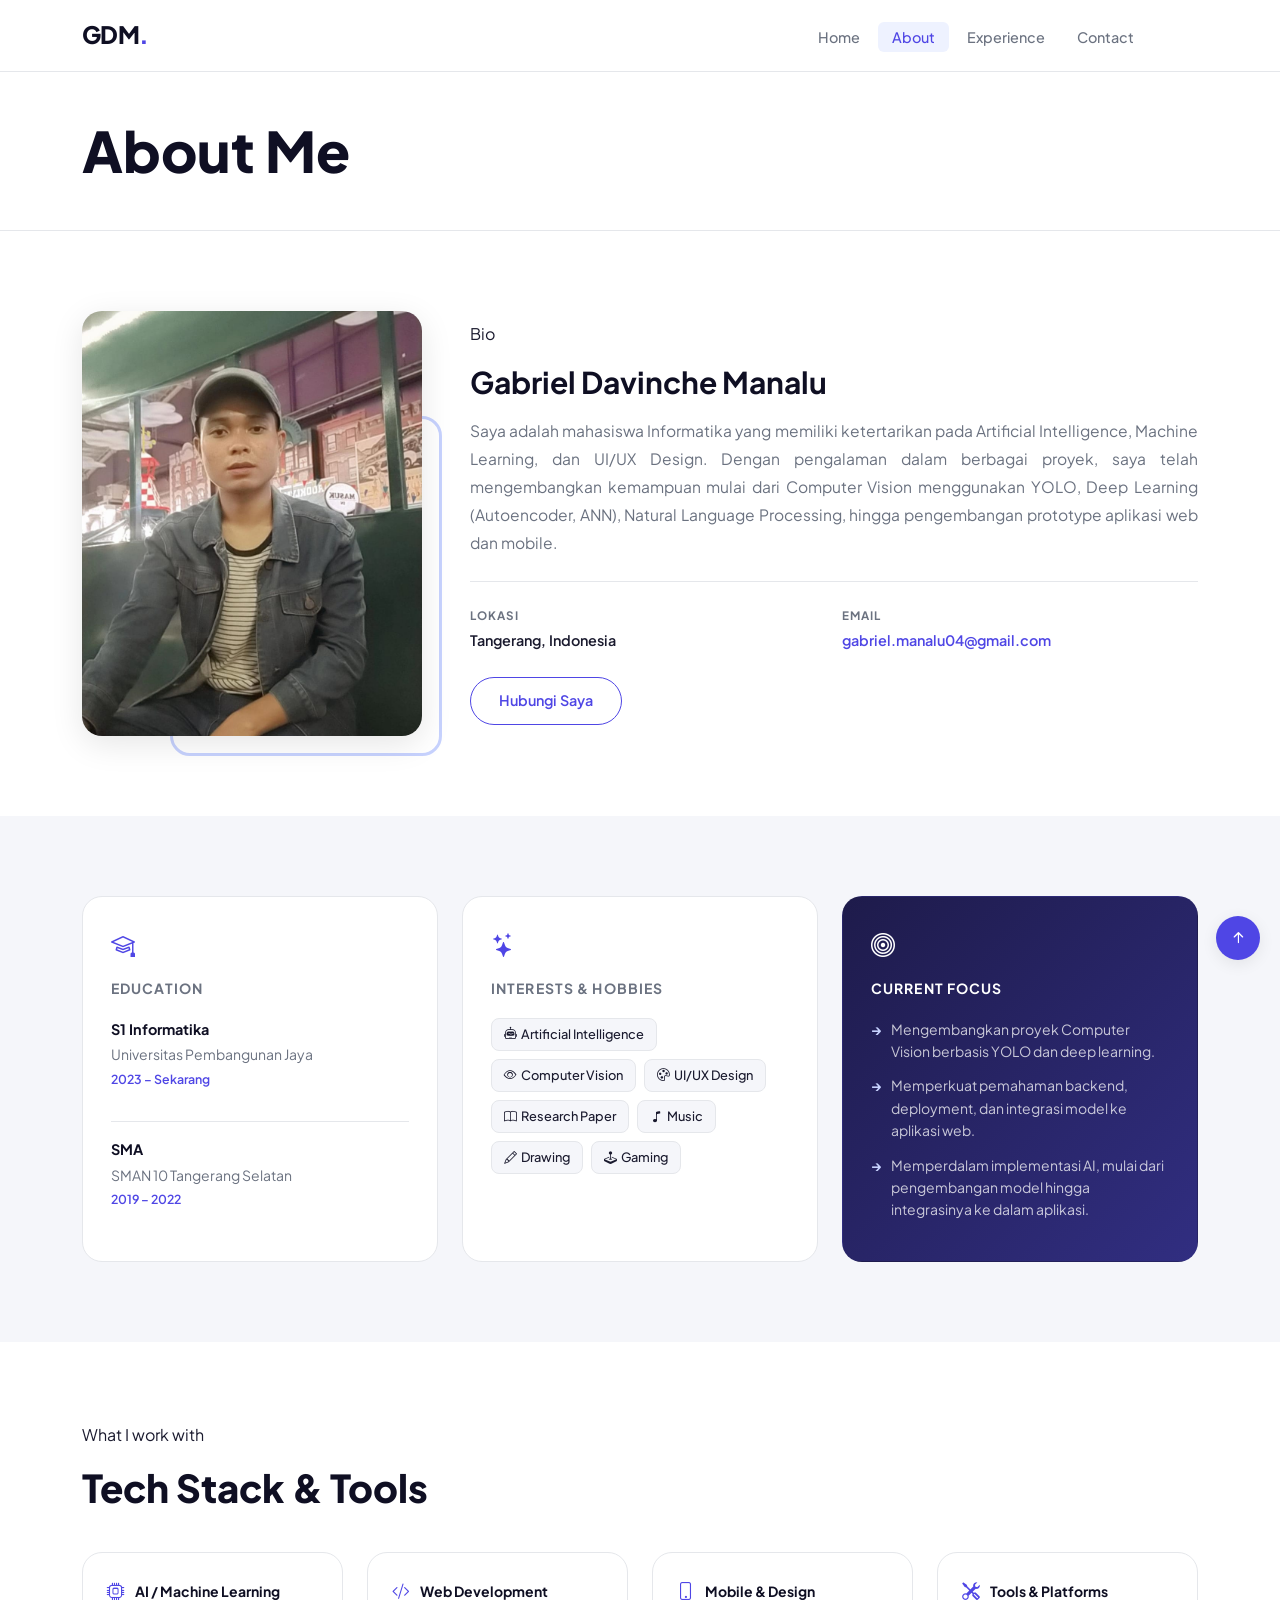
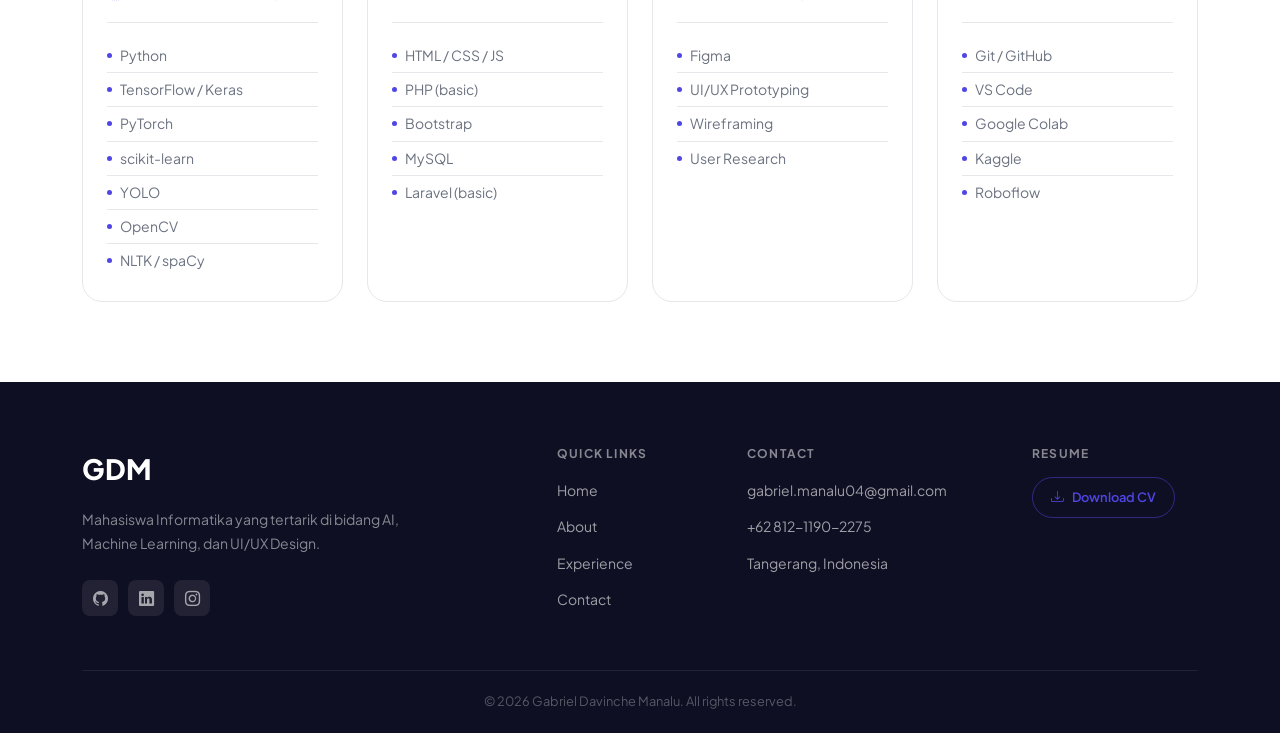
==== about.html @ d9841499 "initial commit" ====
<!DOCTYPE html>
<html lang="en">

  <head>
    <meta charset="utf-8">
    <meta name="viewport" content="width=device-width, initial-scale=1.0">
    <title>About — Gabriel Davinche Manalu</title>
    <meta name="description"
      content="Tentang Gabriel Davinche Manalu — Mahasiswa Informatika, AI/ML Engineer, Software Developer.">

    <!-- Favicons -->
    <link href="assets/img/favicon.svg" rel="icon">
    <link href="assets/img/apple-touch-icon.svg" rel="apple-touch-icon">

    <!-- Google Fonts -->
    <link href="https://fonts.googleapis.com" rel="preconnect">
    <link href="https://fonts.gstatic.com" rel="preconnect" crossorigin>
    <link
      href="https://fonts.googleapis.com/css2?family=Plus+Jakarta+Sans:ital,wght@0,300;0,400;0,500;0,600;0,700;0,800;1,400&display=swap"
      rel="stylesheet">

    <!-- Bootstrap 5 -->
    <link href="assets/vendor/bootstrap/css/bootstrap.min.css" rel="stylesheet">
    <!-- Bootstrap Icons -->
    <link href="assets/vendor/bootstrap-icons/bootstrap-icons.css"
      rel="stylesheet">
    <!-- AOS -->
    <link href="assets/vendor/aos/aos.css" rel="stylesheet">

    <!-- Main CSS -->
    <link href="assets/css/main.css" rel="stylesheet">
  </head>

  <body class="about-page">

    <!-- ======= Navbar ======= -->
    <header id="header" class="site-header sticky-top">
      <div class="container d-flex align-items-center justify-content-between">
        <a href="index.html" class="logo-link">
          <span class="logo-text">GDM<span class="logo-dot">.</span></span>
        </a>
        <nav id="navmenu" class="navmenu">
          <ul>
            <li><a href="index.html">Home</a></li>
            <li><a href="about.html" class="active">About</a></li>
            <li><a href="experience.html">Experience</a></li>
            <li><a href="contact.html">Contact</a></li>
          </ul>
          <i class="mobile-nav-toggle d-xl-none bi bi-list"></i>
        </nav>
      </div>
    </header>
    <!-- /Navbar -->

    <main>
      <!-- ======= Page Header ======= -->
      <section class="page-hero section-pad-sm">
        <div class="container">
          <div class="row">
            <div class="col-12" data-aos="fade-up">
              <h1 class="page-title">About Me</h1>
            </div>
          </div>
        </div>
      </section>

      <!-- ======= About Bio ======= -->
      <section class="about-bio section-pad">
        <div class="container">
          <div class="row align-items-center g-5">

            <!-- Photo -->
            <div class="col-lg-4 col-md-6" data-aos="fade-right">
              <div class="about-photo-wrap">
                <img src="assets/img/fotoProfile.jpeg" alt="Gabriel Davinche Manalu"
                  class="about-photo img-fluid">
                <div class="about-photo-decor"></div>
              </div>
            </div>

            <!-- Bio text -->
            <div class="col-lg-8 col-md-6" data-aos="fade-left"
              data-aos-delay="100">
              <p class="section-eyebrow">Bio</p>
              <h2 class="section-heading-sm">Gabriel Davinche Manalu</h2>
              <p class="about-bio-text">
                Saya adalah mahasiswa Informatika yang memiliki ketertarikan
                pada Artificial Intelligence,
                Machine Learning, dan UI/UX Design. Dengan pengalaman dalam
                berbagai proyek, saya telah mengembangkan kemampuan mulai
                dari Computer Vision menggunakan YOLO, Deep Learning
                (Autoencoder, ANN), Natural Language
                Processing, hingga pengembangan prototype aplikasi web dan
                mobile.
              </p>

              <!-- Quick info -->
              <div class="about-info-grid">
                <div class="info-item">
                  <span class="info-label">Lokasi</span>
                  <span class="info-value">Tangerang, Indonesia</span>
                </div>
                <!-- <div class="info-item">
                <span class="info-label">Status</span>
                <span class="info-value info-status"><span class="status-dot"></span>Open to work</span>
              </div> -->
                <div class="info-item">
                  <span class="info-label">Email</span>
                  <span class="info-value"><a
                      href="mailto:gabriel.manalu04@gmail.com">gabriel.manalu04@gmail.com</a></span>
                </div>
                <!-- <div class="info-item">
                <span class="info-label">Bahasa</span>
                <span class="info-value">Indonesia, English</span>
              </div> -->
              </div>

              <div class="mt-4">
                <a href="contact.html" class="btn-outline-custom">Hubungi
                  Saya</a>
              </div>
            </div>
          </div>
        </div>
      </section>

      <!-- ======= Cards Row: Education / Interests / Career Goals ======= -->
      <section class="about-cards section-pad bg-subtle">
        <div class="container">
          <div class="row g-4">

            <!-- Education -->
            <div class="col-lg-4 col-md-6" data-aos="fade-up"
              data-aos-delay="0">
              <div class="info-card">
                <div class="info-card-icon"><i
                    class="bi bi-mortarboard"></i></div>
                <h3 class="info-card-title">Education</h3>
                <div class="edu-item">
                  <p class="edu-degree">S1 Informatika</p>
                  <p class="edu-school">Universitas Pembangunan Jaya</p>
                  <p class="edu-year">2023 – Sekarang</p>
                </div>
                <div class="edu-item">
                  <p class="edu-degree">SMA</p>
                  <p class="edu-school">SMAN 10 Tangerang Selatan</p>
                  <p class="edu-year">2019 – 2022</p>
                </div>
              </div>
            </div>

            <!-- Interests -->
            <div class="col-lg-4 col-md-6" data-aos="fade-up"
              data-aos-delay="100">
              <div class="info-card">
                <div class="info-card-icon"><i class="bi bi-stars"></i></div>
                <h3 class="info-card-title">Interests & Hobbies</h3>
                <div class="interest-tags">
                  <span class="interest-tag"><i
                      class="bi bi-robot me-1"></i>Artificial
                    Intelligence</span>
                  <span class="interest-tag"><i
                      class="bi bi-eye me-1"></i>Computer Vision</span>
                  <span class="interest-tag"><i
                      class="bi bi-palette me-1"></i>UI/UX Design</span>
                  <span class="interest-tag"><i
                      class="bi bi-book me-1"></i>Research Paper</span>
                  <span class="interest-tag"><i
                      class="bi bi-music-note me-1"></i>Music</span>
                  <span class="interest-tag"><i
                      class="bi bi-pencil me-1"></i>Drawing</span>
                  <span class="interest-tag"><i
                      class="bi bi-joystick me-1"></i>Gaming</span>
                </div>
              </div>
            </div>

            <!-- Current Focus -->
            <div class="col-lg-4 col-md-12" data-aos="fade-up"
              data-aos-delay="200">
              <div class="info-card info-card--accent">
                <div class="info-card-icon"><i class="bi bi-bullseye"></i></div>
                <h3 class="info-card-title">Current Focus</h3>
                <ul class="career-list">
                  <li>Mengembangkan proyek Computer Vision berbasis YOLO dan
                    deep learning.</li>
                  <li>Memperkuat pemahaman backend, deployment, dan integrasi
                    model ke aplikasi web.</li>
                  <li>Memperdalam implementasi AI, mulai dari pengembangan
                    model hingga integrasinya ke dalam aplikasi.</li>
                </ul>
              </div>
            </div>

          </div>
        </div>
      </section>

      <!-- ======= Tech Stack ======= -->
      <section class="tech-stack section-pad">
        <div class="container">
          <div class="section-header" data-aos="fade-up">
            <p class="section-eyebrow">What I work with</p>
            <h2 class="section-heading">Tech Stack & Tools</h2>
          </div>

          <div class="row g-4 mt-1">

            <!-- AI / ML -->
            <div class="col-lg-3 col-md-6" data-aos="fade-up"
              data-aos-delay="0">
              <div class="stack-card">
                <div class="stack-card-header">
                  <i class="bi bi-cpu"></i>
                  <h4>AI / Machine Learning</h4>
                </div>
                <ul class="stack-list">
                  <li>Python</li>
                  <li>TensorFlow / Keras</li>
                  <li>PyTorch</li>
                  <li>scikit-learn</li>
                  <li>YOLO</li>
                  <li>OpenCV</li>
                  <li>NLTK / spaCy</li>
                </ul>
              </div>
            </div>

            <!-- Web Dev -->
            <div class="col-lg-3 col-md-6" data-aos="fade-up"
              data-aos-delay="100">
              <div class="stack-card">
                <div class="stack-card-header">
                  <i class="bi bi-code-slash"></i>
                  <h4>Web Development</h4>
                </div>
                <ul class="stack-list">
                  <li>HTML / CSS / JS</li>
                  <li>PHP (basic)</li>
                  <li>Bootstrap</li>
                  <li>MySQL</li>
                  <li>Laravel (basic)</li>
                </ul>
              </div>
            </div>

            <!-- Mobile / Design -->
            <div class="col-lg-3 col-md-6" data-aos="fade-up"
              data-aos-delay="200">
              <div class="stack-card">
                <div class="stack-card-header">
                  <i class="bi bi-phone"></i>
                  <h4>Mobile & Design</h4>
                </div>
                <ul class="stack-list">
                  <li>Figma</li>
                  <li>UI/UX Prototyping</li>
                  <li>Wireframing</li>
                  <li>User Research</li>
                </ul>
              </div>
            </div>

            <!-- Tools -->
            <div class="col-lg-3 col-md-6" data-aos="fade-up"
              data-aos-delay="300">
              <div class="stack-card">
                <div class="stack-card-header">
                  <i class="bi bi-tools"></i>
                  <h4>Tools & Platforms</h4>
                </div>
                <ul class="stack-list">
                  <li>Git / GitHub</li>
                  <li>VS Code</li>
                  <li>Google Colab</li>
                  <li>Kaggle</li>
                  <li>Roboflow</li>
                </ul>
              </div>
            </div>
          </div>
        </div>
      </section>

    </main>

    <!-- ======= Footer ======= -->
    <footer id="footer" class="site-footer">
      <div class="container">
        <div class="row gy-5">
          <!-- Brand col -->
          <div class="col-lg-4">
            <a href="index.html" class="footer-logo">GDM</a>
            <p class="footer-desc">
              Mahasiswa Informatika yang tertarik di bidang AI, Machine
              Learning, dan UI/UX Design.
            </p>
            <div class="footer-social">
              <a href="https://github.com/Gabrdvm" target="_blank"
                rel="noopener" aria-label="GitHub"><i
                  class="bi bi-github"></i></a>
              <a href="https://www.linkedin.com/in/gabriel-davinche-manalu/"
                target="_blank" rel="noopener" aria-label="LinkedIn"><i
                  class="bi bi-linkedin"></i></a>
              <a href="https://www.instagram.com/gabyour1/" target="_blank"
                rel="noopener" aria-label="Instagram"><i
                  class="bi bi-instagram"></i></a>
            </div>
          </div>

          <!-- Quick Links -->
          <div class="col-6 col-lg-2 offset-lg-1">
            <h6 class="footer-heading">Quick Links</h6>
            <ul class="footer-links">
              <li><a href="index.html">Home</a></li>
              <li><a href="about.html">About</a></li>
              <li><a href="experience.html">Experience</a></li>
              <li><a href="contact.html">Contact</a></li>
            </ul>
          </div>

          <!-- Contact -->
          <div class="col-6 col-lg-3">
            <h6 class="footer-heading">Contact</h6>
            <ul class="footer-links">
              <li><a
                  href="mailto:gabriel.manalu04@gmail.com">gabriel.manalu04@gmail.com</a></li>
              <li><a href="tel:+62812345678">+62 812-1190-2275</a></li>
              <li><span>Tangerang, Indonesia</span></li>
            </ul>
          </div>

          <!-- CV -->
          <div class="col-lg-2">
            <h6 class="footer-heading">Resume</h6>
            <!-- Inget ganti path CV -->
            <a href="assets/cv/Gabriel_Davinche_Manalu_CV.pdf" download
              class="btn-cv-footer">
              <i class="bi bi-download me-2"></i>Download CV
            </a>
          </div>

        </div>

        <div class="footer-bottom">
          <p>© 2026 Gabriel Davinche Manalu. All rights reserved.</p>
        </div>

      </div>
    </footer>
    <!-- /Footer -->

    <!-- Scroll Top -->
    <a href="#" id="scroll-top" class="scroll-top" aria-label="Scroll to top">
      <i class="bi bi-arrow-up-short"></i>
    </a>

    <!-- Preloader -->
    <div id="preloader"></div>

    <!-- Vendor JS -->
    <script src="assets/vendor/bootstrap/js/bootstrap.bundle.min.js"></script>
    <script src="assets/vendor/aos/aos.js"></script>
    <script src="assets/vendor/waypoints/noframework.waypoints.js"></script>

    <!-- Main JS -->
    <script src="assets/js/main.js"></script>

  </body>
</html>
---- assets/css/main.css ----
/*
 * ============================================================
 * main.css — Gabriel Davinche Manalu Portfolio
 * Design System: Blue-Indigo accent, Plus Jakarta Sans
 * Author: Gabriel Davinche Manalu
 * ============================================================
 */

/* ============================================================
   1. DESIGN TOKENS
   ============================================================ */
:root {
  /* Colors */
  --color-bg:          #ffffff;
  --color-bg-subtle:   #f5f6fa;
  --color-surface:     #ffffff;
  --color-border:      #e5e7eb;
  --color-text:        #1a1a2e;          /* near-black with slight blue warmth */
  --color-text-muted:  #6b7280;
  --color-heading:     #0f0f23;
  --color-accent:      #4f46e5;          /* indigo-600 */
  --color-accent-dark: #3730a3;          /* indigo-700 */
  --color-accent-light:#eef2ff;          /* indigo-50 */
  --color-accent-mid:  #c7d2fe;          /* indigo-200 */

  /* Project thumb accent colors */
  --color-cv:    #6366f1;   /* indigo */
  --color-nlp:   #8b5cf6;   /* violet */
  --color-dl:    #3b82f6;   /* blue */
  --color-web:   #0ea5e9;   /* sky */
  --color-mobile:#06b6d4;   /* cyan */
  --color-uiux:  #ec4899;   /* pink */

  /* Typography */
  --font-base: 'Plus Jakarta Sans', system-ui, -apple-system, sans-serif;

  /* Spacing */
  --section-pad:    80px;
  --section-pad-sm: 48px;
  --section-pad-xs: 20px;

  /* Radius */
  --radius-sm:  8px;
  --radius-md:  12px;
  --radius-lg:  20px;
  --radius-xl:  28px;

  /* Shadow */
  --shadow-sm:  0 1px 3px rgba(0,0,0,.06), 0 1px 2px rgba(0,0,0,.04);
  --shadow-md:  0 4px 16px rgba(0,0,0,.08);
  --shadow-lg:  0 8px 32px rgba(0,0,0,.10);

  /* Transition */
  --t-base: 0.2s ease;
  --t-slow: 0.4s ease;
}

/* ============================================================
   2. RESET & BASE
   ============================================================ */
*, *::before, *::after {
  box-sizing: border-box;
}

html { scroll-behavior: smooth; }

body {
  font-family: var(--font-base);
  font-size: 16px;
  line-height: 1.65;
  color: var(--color-text);
  background-color: var(--color-bg);
  -webkit-font-smoothing: antialiased;
  -moz-osx-font-smoothing: grayscale;
}

h1, h2, h3, h4, h5, h6 {
  font-family: var(--font-base);
  color: var(--color-heading);
  font-weight: 700;
  line-height: 1.25;
  margin-bottom: 0;
}

a {
  color: var(--color-accent);
  text-decoration: none;
  transition: color var(--t-base);
}
a:hover { color: var(--color-accent-dark); }

img { max-width: 100%; display: block; }

ul { margin: 0; padding: 0; list-style: none; }

/* ============================================================
   3. LAYOUT HELPERS
   ============================================================ */
.section-pad    { padding-top: var(--section-pad);    padding-bottom: var(--section-pad); }
.section-pad-sm { padding-top: var(--section-pad-sm); padding-bottom: var(--section-pad-sm); }
.section-pad-xs { padding-top: var(--section-pad-xs); padding-bottom: var(--section-pad-xs); }
.bg-subtle      { background-color: var(--color-bg-subtle); }

.min-vh-hero {
  min-height: calc(100vh - 72px);
  padding-top: 60px;
  padding-bottom: 60px;
}

/* ============================================================
   4. TYPOGRAPHY COMPONENTS
   ============================================================ */

.section-heading {
  font-size: clamp(1.75rem, 3vw, 2.5rem);
  font-weight: 800;
  color: var(--color-heading);
  margin-bottom: 16px;
}

.section-heading-sm {
  font-size: clamp(1.4rem, 2.5vw, 1.875rem);
  font-weight: 700;
  color: var(--color-heading);
  margin-bottom: 16px;
}

.section-subtext {
  font-size: 1.05rem;
  color: var(--color-text-muted);
  max-width: 640px;
  margin: 0 auto;
  line-height: 1.75;
}

.section-header {
  margin-bottom: 16px;
}

.page-title {
  font-size: clamp(2.25rem, 5vw, 3.5rem);
  font-weight: 800;
  color: var(--color-heading);
  line-height: 1.1;
}

/* ============================================================
   5. NAVBAR
   ============================================================ */
.site-header {
  background: rgba(255,255,255,0.95);
  backdrop-filter: saturate(180%) blur(12px);
  -webkit-backdrop-filter: saturate(180%) blur(12px);
  border-bottom: 1px solid var(--color-border);
  padding: 0;
  height: 72px;
  z-index: 100;
  transition: box-shadow var(--t-base);
}

.site-header.scrolled {
  box-shadow: var(--shadow-md);
}

/* Logo */
.logo-link {
  text-decoration: none;
  padding-top: 15px;
}

.logo-text {
  font-size: 1.5rem;
  font-weight: 800;
  color: var(--color-heading);
  letter-spacing: -0.03em;
}

.logo-dot {
  color: var(--color-accent);
}

/* Desktop nav */
.navmenu ul {
  display: flex;
  gap: 4px;
  align-items: center;
  padding-right: 50px;
  padding-top: 20px;
}

.navmenu a {
  font-size: 0.9rem;
  font-weight: 500;
  color: var(--color-text-muted);
  padding: 6px 14px;
  border-radius: 6px;
  transition: all var(--t-base);
  position: relative;
}

.navmenu a:hover,
.navmenu a.active {
  color: var(--color-accent);
  background-color: var(--color-accent-light);
}

/* Download CV button in navbar */
.btn-cv {
  display: inline-flex;
  align-items: center;
  font-size: 0.875rem;
  font-weight: 600;
  color: var(--color-accent);
  border: 1.5px solid var(--color-accent);
  padding: 8px 20px;
  border-radius: 50px;
  transition: all var(--t-base);
  white-space: nowrap;
}

.btn-cv:hover {
  background-color: var(--color-accent);
  color: #fff;
}

/* Mobile nav toggle */
.mobile-nav-toggle {
  font-size: 1.6rem;
  color: var(--color-heading);
  cursor: pointer;
  display: none;
  background: none;
  border: none;
  padding: 4px;
  margin-left: 12px;
  line-height: 1;
}

/* Mobile styles */
@media (max-width: 1199px) {
  .mobile-nav-toggle { display: block; }

  .navmenu ul {
    display: none;
    flex-direction: column;
    position: fixed;
    top: 72px;
    left: 0;
    right: 0;
    background: var(--color-surface);
    border-bottom: 1px solid var(--color-border);
    padding: 16px;
    gap: 4px;
    box-shadow: var(--shadow-lg);
    z-index: 999;
  }

  .navmenu ul.mobile-open { display: flex; }

  .navmenu a {
    padding: 10px 16px;
    font-size: 1rem;
  }
}

/* ============================================================
   6. BUTTONS
   ============================================================ */
.btn-primary-custom {
  display: inline-flex;
  align-items: center;
  justify-content: center;
  font-size: 0.9rem;
  font-weight: 600;
  color: #fff;
  background-color: var(--color-accent);
  border: none;
  padding: 12px 28px;
  border-radius: 50px;
  cursor: pointer;
  transition: all var(--t-base);
  text-decoration: none;
  white-space: nowrap;
}

.btn-primary-custom:hover {
  background-color: var(--color-accent-dark);
  color: #fff;
  transform: translateY(-1px);
  box-shadow: 0 6px 20px rgba(79,70,229,.35);
}

.btn-primary-custom.btn-full { width: 100%; }

.btn-outline-custom {
  display: inline-flex;
  align-items: center;
  justify-content: center;
  font-size: 0.9rem;
  font-weight: 600;
  color: var(--color-accent);
  background: transparent;
  border: 1.5px solid var(--color-accent);
  padding: 11px 28px;
  border-radius: 50px;
  cursor: pointer;
  transition: all var(--t-base);
  text-decoration: none;
  white-space: nowrap;
}

.btn-outline-custom:hover {
  background-color: var(--color-accent);
  color: #fff;
  transform: translateY(-1px);
}

.btn-secondary-custom {
  display: inline-flex;
  align-items: center;
  font-size: 0.875rem;
  font-weight: 600;
  color: var(--color-text-muted);
  background: var(--color-bg-subtle);
  border: none;
  padding: 10px 24px;
  border-radius: 50px;
  cursor: pointer;
  transition: all var(--t-base);
}

.btn-secondary-custom:hover {
  background: var(--color-border);
  color: var(--color-text);
}

/* ============================================================
   7. PRELOADER
   ============================================================ */
#preloader {
  position: fixed;
  inset: 0;
  z-index: 99999;
  background: var(--color-bg);
  display: flex;
  align-items: center;
  justify-content: center;
  transition: opacity 0.4s ease;
}

#preloader::before {
  content: '';
  width: 36px;
  height: 36px;
  border: 3px solid var(--color-border);
  border-top-color: var(--color-accent);
  border-radius: 50%;
  animation: spin 0.7s linear infinite;
}

@keyframes spin {
  to { transform: rotate(360deg); }
}

/* ============================================================
   8. SCROLL TOP
   ============================================================ */
.scroll-top {
  position: fixed;
  right: 20px;
  bottom: -60px;
  width: 44px;
  height: 44px;
  background: var(--color-accent);
  color: #fff;
  border-radius: 50%;
  display: flex;
  align-items: center;
  justify-content: center;
  font-size: 1.4rem;
  box-shadow: var(--shadow-md);
  transition: all var(--t-slow);
  z-index: 999;
}

.scroll-top.active {
  bottom: 20px;
}

.scroll-top:hover {
  background: var(--color-accent-dark);
  color: #fff;
  transform: translateY(-2px);
}

/* ============================================================
   9. HERO SECTION
   ============================================================ */
.hero-section {
  background: var(--color-bg);
  overflow: hidden;
}

.hero-greeting {
  font-size: 1rem;
  font-weight: 500;
  color: var(--color-text-muted);
  margin-bottom: 12px;
}

.hero-name {
  font-size: clamp(2.25rem, 5vw, 3.75rem);
  font-weight: 800;
  color: var(--color-heading);
  line-height: 1.1;
  letter-spacing: -0.03em;
  margin-bottom: 8px;
}

.hero-name-accent {
  color: var(--color-accent);
}

.hero-title {
  font-size: 1.05rem;
  font-weight: 500;
  color: var(--color-text-muted);
  margin-bottom: 20px;
}

/* Role rotator */
.hero-role-wrapper {
  display: inline-flex;
  align-items: center;
  background: var(--color-accent-light);
  border: 1px solid var(--color-accent-mid);
  border-radius: 50px;
  padding: 6px 18px;
  margin-bottom: 28px;
  min-width: 280px;
}

.hero-role {
  font-size: 0.9rem;
  font-weight: 600;
  color: var(--color-accent-dark);
  transition: opacity 0.4s ease;
}

.hero-role.fade-out { opacity: 0; }
.hero-role.fade-in  { opacity: 1; }

.hero-desc {
  font-size: 1rem;
  color: var(--color-text-muted);
  line-height: 1.75;
  max-width: 520px;
  margin-bottom: 36px;
}

.hero-actions {
  display: flex;
  flex-wrap: wrap;
  gap: 12px;
}

/* Hero photo */
.hero-photo-wrapper {
  position: relative;
  max-width: 420px;
  margin: 0 auto;
}

.hero-photo-bg {
  position: absolute;
  inset: -16px;
  border-radius: var(--radius-xl);
  background: linear-gradient(135deg, var(--color-accent-light) 0%, #e0e7ff 100%);
  z-index: 0;
}

.hero-photo {
  position: relative;
  z-index: 1;
  border-radius: var(--radius-lg);
  width: 100%;
  aspect-ratio: 4/5;
  object-fit: cover;
  box-shadow: var(--shadow-lg);
}

/* Status badge */
.hero-badge {
  position: absolute;
  bottom: -16px;
  left: 20px;
  z-index: 2;
  display: flex;
  align-items: center;
  gap: 8px;
  background: var(--color-surface);
  border: 1px solid var(--color-border);
  border-radius: 50px;
  padding: 8px 16px;
  font-size: 0.8rem;
  font-weight: 600;
  color: var(--color-text);
  box-shadow: var(--shadow-md);
}

.badge-dot {
  width: 8px;
  height: 8px;
  border-radius: 50%;
  background: #22c55e;
  animation: pulse-dot 2s infinite;
  flex-shrink: 0;
}

@keyframes pulse-dot {
  0%, 100% { opacity: 1; transform: scale(1); }
  50%       { opacity: .6; transform: scale(1.3); }
}

/* ============================================================
   10. ABOUT BRIEF SECTION (Home)
   ============================================================ */
.brief-stat {
  display: flex;
  flex-direction: column;
  align-items: center;
  text-align: center;
  padding: 28px 16px;
  background: var(--color-surface);
  border: 1px solid var(--color-border);
  border-radius: var(--radius-md);
  transition: box-shadow var(--t-base);
}

.brief-stat:hover {
  box-shadow: var(--shadow-md);
}

.stat-number {
  font-size: 2rem;
  font-weight: 800;
  color: var(--color-accent);
  line-height: 1;
  margin-bottom: 6px;
}

.stat-label {
  font-size: 0.8rem;
  font-weight: 600;
  color: var(--color-text-muted);
  letter-spacing: 0.06em;
  text-transform: uppercase;
}

/* ============================================================
   11. PROJECT CARDS
   ============================================================ */
.project-card {
  background: var(--color-surface);
  border: 1px solid var(--color-border);
  border-radius: var(--radius-lg);
  overflow: hidden;
  transition: box-shadow var(--t-base), transform var(--t-base);
  height: 100%;
  display: flex;
  flex-direction: column;
}

.project-card:hover {
  box-shadow: var(--shadow-lg);
  transform: translateY(-3px);
}

/* Thumb */
.project-thumb {
  width: 100%;
  overflow: hidden;
  height: 200px;
  display: flex;
  align-items: center;
  justify-content: center;
  position: relative;
  flex-shrink: 0;
}
.project-thumb img {
  width: 100%;
  height: 100%;
  display: block;
  object-fit: cover;   
  object-position: center;
  z-index: 1;
  transition: transform 0.35s ease;
}
.project-card:hover .project-thumb img {
  transform: scale(1.04);
}

.project-thumb--cv     { background: linear-gradient(135deg, #eef2ff, #c7d2fe); }
.project-thumb--nlp    { background: linear-gradient(135deg, #f5f3ff, #ddd6fe); }
.project-thumb--dl     { background: linear-gradient(135deg, #eff6ff, #bfdbfe); }
.project-thumb--web    { background: linear-gradient(135deg, #f0f9ff, #bae6fd); }
.project-thumb--mobile { background: linear-gradient(135deg, #ecfeff, #a5f3fc); }
.project-thumb--uiux   { background: linear-gradient(135deg, #fdf2f8, #fbcfe8); }

.project-thumb-icon {
  opacity: 1;
  width: 100%;
  overflow: hidden;
  height: 200px;
  display: flex;
  align-items: center;
  justify-content: center;
}

.project-thumb-icon i {
  color: var(--color-heading);
}

.project-category-badge {
  position: absolute;
  top: 12px;
  left: 12px;
  font-size: 0.7rem;
  font-weight: 700;
  letter-spacing: 0.08em;
  text-transform: uppercase;
  background: rgba(255,255,255,0.85);
  backdrop-filter: blur(4px);
  color: var(--color-text);
  padding: 4px 10px;
  z-index: 3;
  border-radius: 50px;
}

/* Body */
.project-body {
  padding: 20px 22px 22px;
  display: flex;
  flex-direction: column;
  flex: 1;
}

.project-tags {
  display: flex;
  flex-wrap: wrap;
  gap: 6px;
  margin-bottom: 10px;
}

.tag {
  font-size: 0.7rem;
  font-weight: 600;
  color: var(--color-accent-dark);
  background: var(--color-accent-light);
  border: 1px solid var(--color-accent-mid);
  padding: 3px 10px;
  border-radius: 50px;
}

.project-title {
  font-size: 1rem;
  font-weight: 700;
  color: var(--color-heading);
  margin-bottom: 8px;
}

.project-desc {
  font-size: 0.875rem;
  color: var(--color-text-muted);
  line-height: 1.65;
  margin-bottom: 14px;
  flex: 1;
}

.project-stack {
  display: flex;
  flex-wrap: wrap;
  gap: 6px;
  margin-bottom: 16px;
}

.project-stack span {
  font-size: 0.7rem;
  font-weight: 600;
  color: var(--color-text-muted);
  background: var(--color-bg-subtle);
  border: 1px solid var(--color-border);
  padding: 3px 9px;
  border-radius: 4px;
}

.project-links {
  display: flex;
  gap: 12px;
  margin-top: auto;
}

.project-link {
  display: inline-flex;
  align-items: center;
  font-size: 0.8rem;
  font-weight: 600;
  color: var(--color-text-muted);
  padding: 6px 0;
  border-bottom: 1.5px solid transparent;
  transition: all var(--t-base);
}

.project-link:hover {
  color: var(--color-accent);
  border-bottom-color: var(--color-accent);
}

.project-link--detail {
  color: var(--color-accent);
  margin-left: auto;
}

/* Full-card (experience page) has actual image space */
.project-card--full .project-thumb {
  height: 180px;
}

/* ============================================================
   12. CTA SECTION
   ============================================================ */
.cta-card {
  background: linear-gradient(135deg, #1e1b4b 0%, #312e81 100%);
  border-radius: var(--radius-xl);
  padding: 52px 48px;
}

.cta-eyebrow {
  font-size: 0.75rem;
  font-weight: 600;
  letter-spacing: 0.14em;
  text-transform: uppercase;
  color: var(--color-accent-mid);
  margin-bottom: 10px;
}

.cta-heading {
  font-size: clamp(1.5rem, 3vw, 2.25rem);
  font-weight: 800;
  color: #fff;
  margin-bottom: 12px;
}

.cta-text {
  color: rgba(255,255,255,0.65);
  font-size: 0.95rem;
  line-height: 1.75;
  margin-bottom: 0;
}

@media (max-width: 768px) {
  .cta-card { padding: 36px 24px; }
}

/* ============================================================
   13. FOOTER
   ============================================================ */
.site-footer {
  background: var(--color-heading);
  color: rgba(255,255,255,0.65);
  padding-top: 64px;
  padding-bottom: 0;
}

.footer-logo {
  font-size: 1.75rem;
  font-weight: 800;
  color: #fff;
  text-decoration: none;
  display: inline-block;
  margin-bottom: 16px;
}

.footer-logo span {
  color: var(--color-accent);
}

.footer-desc {
  font-size: 0.875rem;
  color: rgba(255,255,255,0.5);
  line-height: 1.7;
  margin-bottom: 24px;
}

.footer-social {
  display: flex;
  gap: 10px;
}

.footer-social a {
  width: 36px;
  height: 36px;
  border-radius: 8px;
  background: rgba(255,255,255,0.08);
  color: rgba(255,255,255,0.6);
  display: flex;
  align-items: center;
  justify-content: center;
  font-size: 0.95rem;
  transition: all var(--t-base);
}

.footer-social a:hover {
  background: var(--color-accent);
  color: #fff;
  transform: translateY(-2px);
}

.footer-heading {
  font-size: 0.75rem;
  font-weight: 700;
  letter-spacing: 0.1em;
  text-transform: uppercase;
  color: rgba(255,255,255,0.5);
  margin-bottom: 16px;
}

.footer-links li {
  margin-bottom: 10px;
}

.footer-links a,
.footer-links span {
  font-size: 0.875rem;
  color: rgba(255,255,255,0.6);
  text-decoration: none;
  transition: color var(--t-base);
}

.footer-links a:hover {
  color: #fff;
}

.btn-cv-footer {
  display: inline-flex;
  align-items: center;
  font-size: 0.8rem;
  font-weight: 600;
  color: var(--color-accent);
  border: 1.5px solid rgba(79,70,229,0.5);
  padding: 9px 18px;
  border-radius: 50px;
  transition: all var(--t-base);
  text-decoration: none;
}

.btn-cv-footer:hover {
  background: var(--color-accent);
  border-color: var(--color-accent);
  color: #fff;
}

.footer-bottom {
  margin-top: 48px;
  padding: 20px 0;
  border-top: 1px solid rgba(255,255,255,0.08);
  text-align: center;
}

.footer-bottom p {
  font-size: 0.8rem;
  color: rgba(255,255,255,0.3);
  margin: 0;
}

/* ============================================================
   14. PAGE HERO (inner pages)
   ============================================================ */
.page-hero {
  border-bottom: 1px solid var(--color-border);
}

/* ============================================================
   15. ABOUT PAGE
   ============================================================ */
.about-photo-wrap {
  position: relative;
  max-width: 380px;
}

.about-photo {
  border-radius: var(--radius-lg);
  width: 100%;
  aspect-ratio: 4/5;
  object-fit: cover;
  box-shadow: var(--shadow-lg);
  position: relative;
  z-index: 1;
}

.about-photo-decor {
  position: absolute;
  bottom: -20px;
  right: -20px;
  width: 80%;
  height: 80%;
  border: 3px solid var(--color-accent-mid);
  border-radius: var(--radius-lg);
  z-index: 0;
}

.about-bio-text {
  color: var(--color-text-muted);
  font-size: 0.975rem;
  line-height: 1.8;
  margin-bottom: 16px;
  text-align: justify;
}

.about-info-grid {
  display: grid;
  grid-template-columns: 1fr 1fr;
  gap: 16px;
  margin-top: 24px;
  padding-top: 24px;
  border-top: 1px solid var(--color-border);
}

.info-item {
  display: flex;
  flex-direction: column;
}

.info-label {
  font-size: 0.725rem;
  font-weight: 700;
  letter-spacing: 0.08em;
  text-transform: uppercase;
  color: var(--color-text-muted);
  margin-bottom: 4px;
}

.info-value {
  font-size: 0.9rem;
  font-weight: 600;
  color: var(--color-text);
}

.info-value a {
  color: var(--color-accent);
}

.info-status {
  display: flex;
  align-items: center;
  gap: 6px;
}

.status-dot {
  width: 7px;
  height: 7px;
  border-radius: 50%;
  background: #22c55e;
  animation: pulse-dot 2s infinite;
  flex-shrink: 0;
}

/* Info Cards (about page) */
.info-card {
  background: var(--color-surface);
  border: 1px solid var(--color-border);
  border-radius: var(--radius-lg);
  padding: 28px;
  height: 100%;
  transition: box-shadow var(--t-base);
}

.info-card:hover {
  box-shadow: var(--shadow-md);
}

.info-card--accent {
  background: linear-gradient(135deg, #1e1b4b, #312e81);
  border-color: transparent;
}

.info-card--accent .info-card-icon,
.info-card--accent .info-card-title {
  color: #fff;
}

.info-card-icon {
  font-size: 1.5rem;
  color: var(--color-accent);
  margin-bottom: 16px;
}

.info-card-title {
  font-size: 0.875rem;
  font-weight: 700;
  letter-spacing: 0.08em;
  text-transform: uppercase;
  color: var(--color-text-muted);
  margin-bottom: 20px;
}

/* Education */
.edu-item {
  padding-bottom: 16px;
  margin-bottom: 16px;
  border-bottom: 1px solid var(--color-border);
}
.edu-item:last-child {
  border-bottom: none;
  margin-bottom: 0;
  padding-bottom: 0;
}

.edu-degree {
  font-size: 0.9rem;
  font-weight: 700;
  color: var(--color-heading);
  margin-bottom: 2px;
}

.edu-school {
  font-size: 0.875rem;
  color: var(--color-text-muted);
  margin-bottom: 2px;
}

.edu-year {
  font-size: 0.775rem;
  font-weight: 600;
  color: var(--color-accent);
}

/* Interest tags */
.interest-tags {
  display: flex;
  flex-wrap: wrap;
  gap: 8px;
}

.interest-tag {
  display: inline-flex;
  align-items: center;
  font-size: 0.8rem;
  font-weight: 500;
  color: var(--color-text);
  background: var(--color-bg-subtle);
  border: 1px solid var(--color-border);
  padding: 5px 12px;
  border-radius: 8px;
}

/* Career list */
.career-list {
  list-style: none;
  padding: 0;
  margin: 0;
}

.career-list li {
  font-size: 0.875rem;
  color: rgba(255,255,255,0.75);
  padding-left: 20px;
  position: relative;
  margin-bottom: 12px;
  line-height: 1.6;
}

.career-list li::before {
  content: '→';
  position: absolute;
  left: 0;
  color: var(--color-accent-mid);
  font-weight: 700;
}

/* Stack Cards */
.stack-card {
  background: var(--color-surface);
  border: 1px solid var(--color-border);
  border-radius: var(--radius-lg);
  padding: 24px;
  height: 100%;
  transition: box-shadow var(--t-base);
}

.stack-card:hover {
  box-shadow: var(--shadow-md);
}

.stack-card-header {
  display: flex;
  align-items: center;
  gap: 10px;
  margin-bottom: 16px;
  padding-bottom: 16px;
  border-bottom: 1px solid var(--color-border);
}

.stack-card-header i {
  font-size: 1.1rem;
  color: var(--color-accent);
}

.stack-card-header h4 {
  font-size: 0.875rem;
  font-weight: 700;
  color: var(--color-heading);
  margin: 0;
}

.stack-list {
  list-style: none;
  padding: 0;
  margin: 0;
}

.stack-list li {
  font-size: 0.875rem;
  color: var(--color-text-muted);
  padding: 5px 0;
  border-bottom: 1px solid var(--color-border);
  display: flex;
  align-items: center;
  gap: 8px;
}

.stack-list li:last-child { border-bottom: none; }

.stack-list li::before {
  content: '';
  width: 5px;
  height: 5px;
  border-radius: 50%;
  background: var(--color-accent);
  flex-shrink: 0;
}

/* Skill bars */
.skill-item {
  margin-bottom: 24px;
}

.skill-meta {
  display: flex;
  justify-content: space-between;
  margin-bottom: 8px;
}

.skill-name {
  font-size: 0.875rem;
  font-weight: 600;
  color: var(--color-heading);
}

.skill-val {
  font-size: 0.8rem;
  font-weight: 700;
  color: var(--color-accent);
}

.skill-bar-bg {
  height: 6px;
  background: var(--color-border);
  border-radius: 3px;
  overflow: hidden;
}

.skill-bar {
  height: 100%;
  width: 0;
  background: linear-gradient(90deg, var(--color-accent), #818cf8);
  border-radius: 3px;
  transition: width 1.2s cubic-bezier(.4,0,.2,1);
}

/* ============================================================
   16. EXPERIENCE PAGE
   ============================================================ */
.exp-tabs {
  display: flex;
  flex-wrap: wrap;
  gap: 8px;
}

.exp-tab {
  display: inline-flex;
  align-items: center;
  font-size: 0.875rem;
  font-weight: 600;
  color: var(--color-text-muted);
  background: var(--color-surface);
  border: 1px solid var(--color-border);
  padding: 8px 18px;
  border-radius: 50px;
  text-decoration: none;
  transition: all var(--t-base);
}

.exp-tab:hover,
.exp-tab.active {
  color: var(--color-accent);
  background: var(--color-accent-light);
  border-color: var(--color-accent-mid);
}

/* Filter bar */
.filter-bar {
  display: flex;
  flex-wrap: wrap;
  gap: 8px;
  margin-bottom: 8px;
}

.filter-btn {
  font-size: 0.8rem;
  font-weight: 600;
  color: var(--color-text-muted);
  background: var(--color-bg-subtle);
  border: 1px solid var(--color-border);
  padding: 6px 16px;
  border-radius: 50px;
  cursor: pointer;
  transition: all var(--t-base);
}

.filter-btn:hover,
.filter-btn.active {
  color: var(--color-accent);
  background: var(--color-accent-light);
  border-color: var(--color-accent-mid);
}

/* Certificates */
.cert-card {
  display: flex;
  align-items: center;
  gap: 16px;
  background: var(--color-surface);
  border: 1px solid var(--color-border);
  border-radius: var(--radius-md);
  padding: 20px 22px;
  transition: box-shadow var(--t-base);
}

.cert-card:hover {
  box-shadow: var(--shadow-md);
}

.cert-icon {
  font-size: 1.6rem;
  color: var(--color-accent);
  flex-shrink: 0;
}

.cert-body {
  flex: 1;
}

.cert-title {
  font-size: 0.9rem;
  font-weight: 700;
  color: var(--color-heading);
  margin-bottom: 3px;
}

.cert-issuer {
  font-size: 0.8rem;
  color: var(--color-text-muted);
  margin-bottom: 2px;
}

.cert-date {
  font-size: 0.75rem;
  font-weight: 600;
  color: var(--color-accent);
  margin: 0;
}

.cert-link {
  width: 36px;
  height: 36px;
  display: flex;
  align-items: center;
  justify-content: center;
  color: var(--color-text-muted);
  background: var(--color-bg-subtle);
  border-radius: 8px;
  font-size: 0.9rem;
  flex-shrink: 0;
  transition: all var(--t-base);
}

.cert-link:hover {
  background: var(--color-accent);
  color: #fff;
}

/* Organizations */
.org-card {
  background: var(--color-surface);
  border: 1px solid var(--color-border);
  border-radius: var(--radius-lg);
  padding: 24px 26px;
  transition: box-shadow var(--t-base);
}

.org-card:hover {
  box-shadow: var(--shadow-md);
}

.org-header {
  display: flex;
  align-items: flex-start;
  gap: 14px;
  margin-bottom: 14px;
}

.org-icon {
  width: 44px;
  height: 44px;
  background: var(--color-accent-light);
  border-radius: 10px;
  display: flex;
  align-items: center;
  justify-content: center;
  color: var(--color-accent);
  font-size: 1.1rem;
  flex-shrink: 0;
}

.org-name {
  font-size: 0.9rem;
  font-weight: 700;
  color: var(--color-heading);
  margin-bottom: 2px;
}

.org-role {
  font-size: 0.8rem;
  color: var(--color-accent);
  font-weight: 600;
  margin: 0;
}

.org-period {
  font-size: 0.75rem;
  font-weight: 600;
  color: var(--color-text-muted);
  background: var(--color-bg-subtle);
  padding: 4px 10px;
  border-radius: 50px;
  margin-left: auto;
  white-space: nowrap;
}

.org-desc {
  font-size: 0.875rem;
  color: var(--color-text-muted);
  line-height: 1.7;
  margin: 0;
}

/* Achievements */
.achievement-card {
  background: var(--color-surface);
  border: 1px solid var(--color-border);
  border-radius: var(--radius-lg);
  padding: 28px 24px;
  text-align: center;
  transition: box-shadow var(--t-base), transform var(--t-base);
}

.achievement-card:hover {
  box-shadow: var(--shadow-md);
  transform: translateY(-2px);
}

.achievement-icon {
  width: 52px;
  height: 52px;
  background: linear-gradient(135deg, #fef3c7, #fde68a);
  border-radius: 14px;
  display: flex;
  align-items: center;
  justify-content: center;
  color: #d97706;
  font-size: 1.3rem;
  margin: 0 auto 16px;
}

.achievement-icon--silver {
  background: linear-gradient(135deg, #f1f5f9, #e2e8f0);
  color: #64748b;
}

.achievement-icon--bronze {
  background: linear-gradient(135deg, #fef9f0, #fed7aa);
  color: #ea580c;
}

.achievement-title {
  font-size: 0.9rem;
  font-weight: 700;
  color: var(--color-heading);
  margin-bottom: 6px;
}

.achievement-event {
  font-size: 0.775rem;
  font-weight: 600;
  color: var(--color-accent);
  margin-bottom: 10px;
}

.achievement-desc {
  font-size: 0.825rem;
  color: var(--color-text-muted);
  line-height: 1.65;
  margin: 0;
}

/* Project Modal */
.project-modal {
  border-radius: var(--radius-lg);
  border: none;
  overflow: hidden;
}

.project-modal .modal-header {
  border-bottom: 1px solid var(--color-border);
  padding: 20px 24px;
}

.project-modal .modal-title {
  font-weight: 700;
  font-size: 1.1rem;
}

.project-modal .modal-body {
  padding: 24px;
}

.modal-section-title {
  font-size: 0.75rem;
  font-weight: 700;
  letter-spacing: 0.1em;
  text-transform: uppercase;
  color: var(--color-text-muted);
  margin-top: 20px;
  margin-bottom: 10px;
}

.project-modal .modal-footer {
  border-top: 1px solid var(--color-border);
  padding: 16px 24px;
}

/* ============================================================
   17. CONTACT PAGE
   ============================================================ */
.contact-intro {
  font-size: 1rem;
  color: var(--color-text-muted);
  line-height: 1.8;
  margin-bottom: 32px;
}

.contact-items {
  display: flex;
  flex-direction: column;
  gap: 8px;
}

.contact-item {
  display: flex;
  align-items: center;
  gap: 14px;
  padding: 14px 16px;
  background: var(--color-surface);
  border: 1px solid var(--color-border);
  border-radius: var(--radius-md);
  text-decoration: none;
  transition: all var(--t-base);
  cursor: pointer;
}

.contact-item:hover {
  border-color: var(--color-accent);
  box-shadow: 0 0 0 3px rgba(79,70,229,.06);
}

.contact-item--plain {
  cursor: default;
}

.contact-item--plain:hover {
  border-color: var(--color-border);
  box-shadow: none;
}

.contact-item-icon {
  width: 40px;
  height: 40px;
  background: var(--color-accent-light);
  border-radius: 10px;
  display: flex;
  align-items: center;
  justify-content: center;
  color: var(--color-accent);
  font-size: 1rem;
  flex-shrink: 0;
  transition: all var(--t-base);
}

.contact-item:hover .contact-item-icon {
  background: var(--color-accent);
  color: #fff;
}

.contact-item-icon--github  { background: #f3f4f6; color: #111; }
.contact-item-icon--linkedin { background: #eff6ff; color: #1d4ed8; }
.contact-item-icon--instagram { background: #fdf2f8; color: #be185d; }

.contact-item-body {
  display: flex;
  flex-direction: column;
  flex: 1;
  min-width: 0;
}

.contact-item-label {
  font-size: 0.7rem;
  font-weight: 700;
  letter-spacing: 0.08em;
  text-transform: uppercase;
  color: var(--color-text-muted);
}

.contact-item-value {
  font-size: 0.875rem;
  font-weight: 600;
  color: var(--color-text);
  white-space: nowrap;
  overflow: hidden;
  text-overflow: ellipsis;
}

.contact-item-arrow {
  color: var(--color-text-muted);
  font-size: 0.875rem;
  flex-shrink: 0;
  opacity: 0;
  transform: translateX(-4px);
  transition: all var(--t-base);
}

.contact-item:not(.contact-item--plain):hover .contact-item-arrow {
  opacity: 1;
  transform: translateX(0);
}

/* Contact form */
.contact-form-wrap {
  background: var(--color-surface);
  border: 1px solid var(--color-border);
  border-radius: var(--radius-lg);
  padding: 36px;
}

.contact-form-title {
  font-size: 1.25rem;
  font-weight: 700;
  color: var(--color-heading);
  margin-bottom: 24px;
}

.form-group { margin-bottom: 0; }

.form-label-custom {
  display: block;
  font-size: 0.8rem;
  font-weight: 600;
  color: var(--color-text);
  margin-bottom: 6px;
}

.form-input {
  display: block;
  width: 100%;
  font-family: var(--font-base);
  font-size: 0.9rem;
  color: var(--color-text);
  background: var(--color-bg-subtle);
  border: 1px solid var(--color-border);
  border-radius: var(--radius-sm);
  padding: 11px 14px;
  transition: all var(--t-base);
  outline: none;
}

.form-input:focus {
  border-color: var(--color-accent);
  background: var(--color-bg);
  box-shadow: 0 0 0 3px rgba(79,70,229,.1);
}

.form-input::placeholder {
  color: #9ca3af;
}

.form-textarea {
  resize: vertical;
  min-height: 140px;
}

.alert-success-custom {
  display: flex;
  align-items: center;
  padding: 14px 18px;
  background: #f0fdf4;
  border: 1px solid #bbf7d0;
  border-radius: var(--radius-md);
  color: #16a34a;
  font-size: 0.875rem;
  font-weight: 600;
  margin-bottom: 20px;
}

/* ============================================================
   18. AOS OVERRIDE (keep animations subtle)
   ============================================================ */

@media (max-width: 768px) {
  [data-aos-delay] {
    transition-delay: 0 !important;
  }
}

/* ============================================================
   19. RESPONSIVE UTILITIES
   ============================================================ */
@media (max-width: 991px) {
  .about-info-grid {
    grid-template-columns: 1fr;
  }

  .hero-actions {
    justify-content: flex-start;
  }

  .contact-form-wrap {
    padding: 24px;
  }
}

@media (max-width: 576px) {
  .cta-card { padding: 28px 20px; }

  .hero-role-wrapper { min-width: 0; }

  .exp-tabs { gap: 6px; }
  .exp-tab  { font-size: 0.8rem; padding: 7px 14px; }

  .org-period { display: none; }
}

/* ============================================================
   20. PRINT
   ============================================================ */
@media print {
  .site-header, .site-footer, .scroll-top, #preloader { display: none; }
  body { font-size: 12pt; }
}
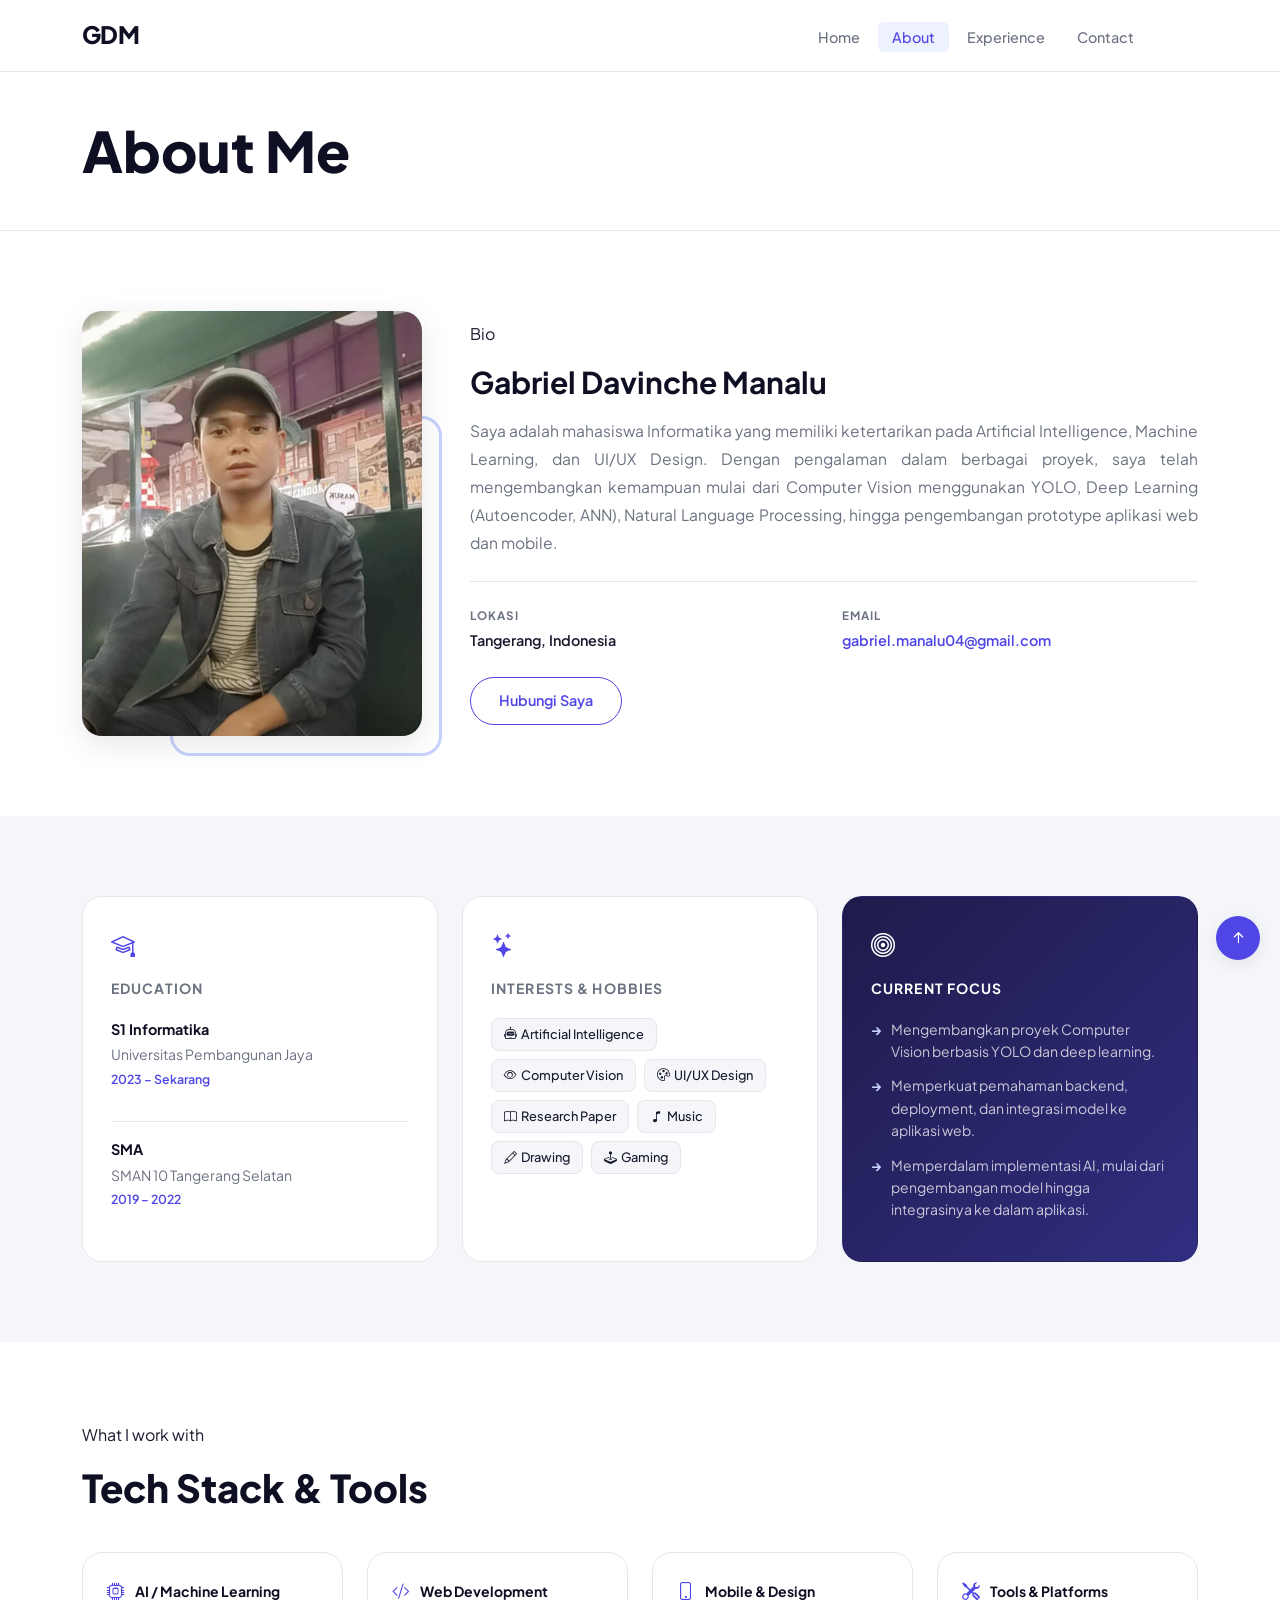
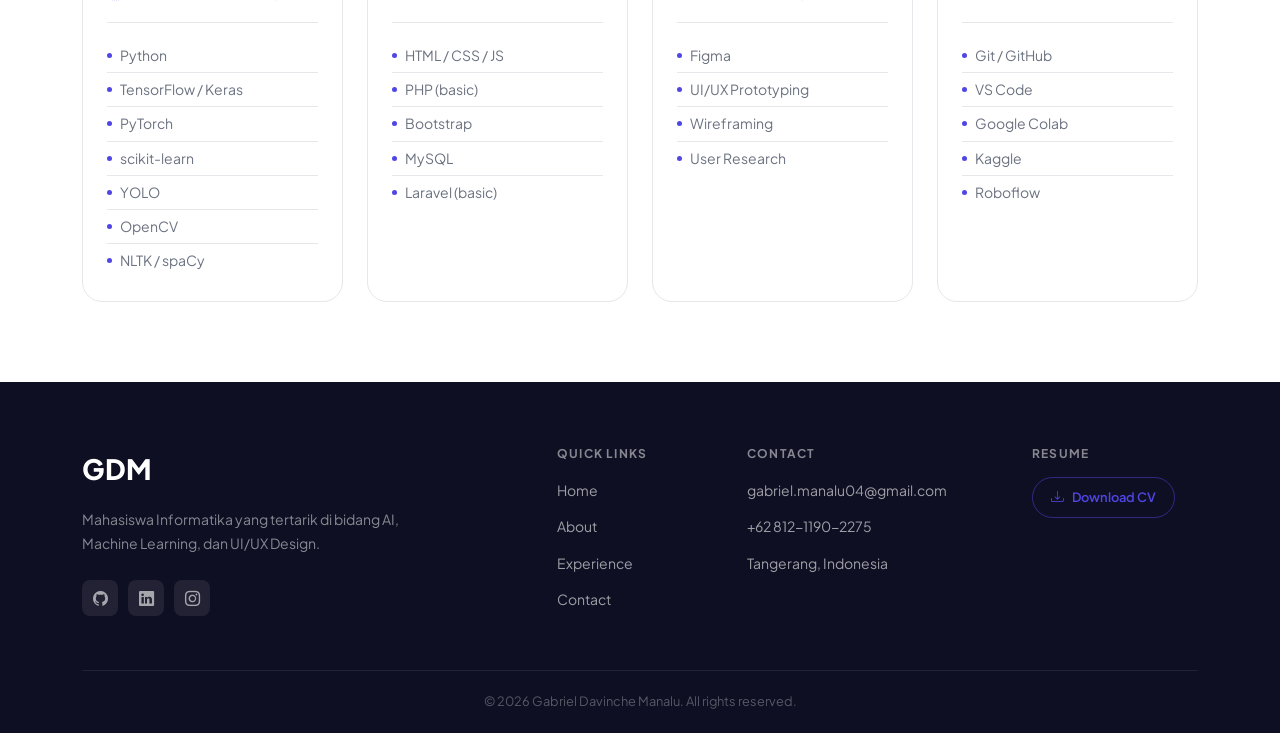
==== commit f4ea7e87: "adding cv" ====
--- a/about.html
+++ b/about.html
@@ -37,7 +37,7 @@
     <header id="header" class="site-header sticky-top">
       <div class="container d-flex align-items-center justify-content-between">
         <a href="index.html" class="logo-link">
-          <span class="logo-text">GDM<span class="logo-dot">.</span></span>
+          <span class="logo-text">GDM</span>
         </a>
         <nav id="navmenu" class="navmenu">
           <ul>
@@ -333,9 +333,8 @@
           <!-- CV -->
           <div class="col-lg-2">
             <h6 class="footer-heading">Resume</h6>
-            <!-- Inget ganti path CV -->
-            <a href="assets/cv/Gabriel_Davinche_Manalu_CV.pdf" download
-              class="btn-cv-footer">
+            <a href="/assets/cv/cv.pdf"
+              download="Gabriel_Davinche_Manalu_CV.pdf" class="btn-cv-footer">
               <i class="bi bi-download me-2"></i>Download CV
             </a>
           </div>
